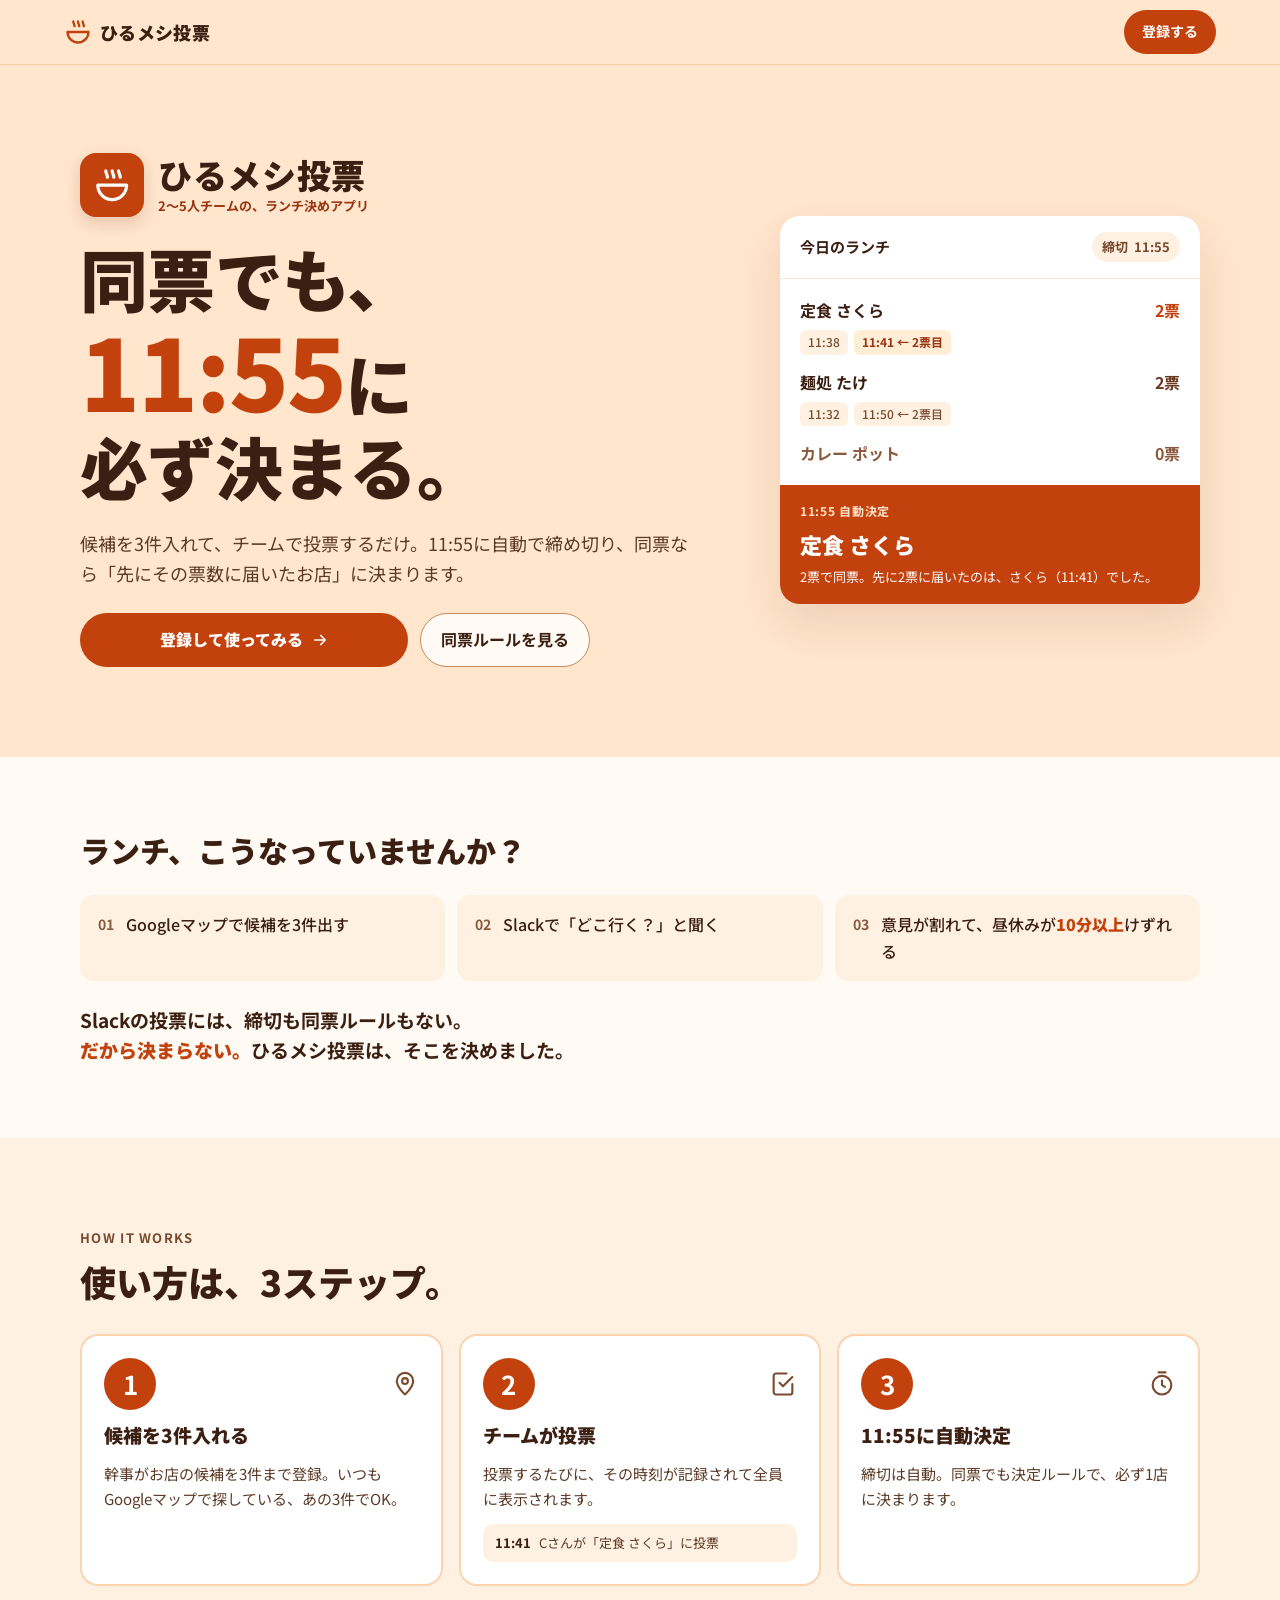
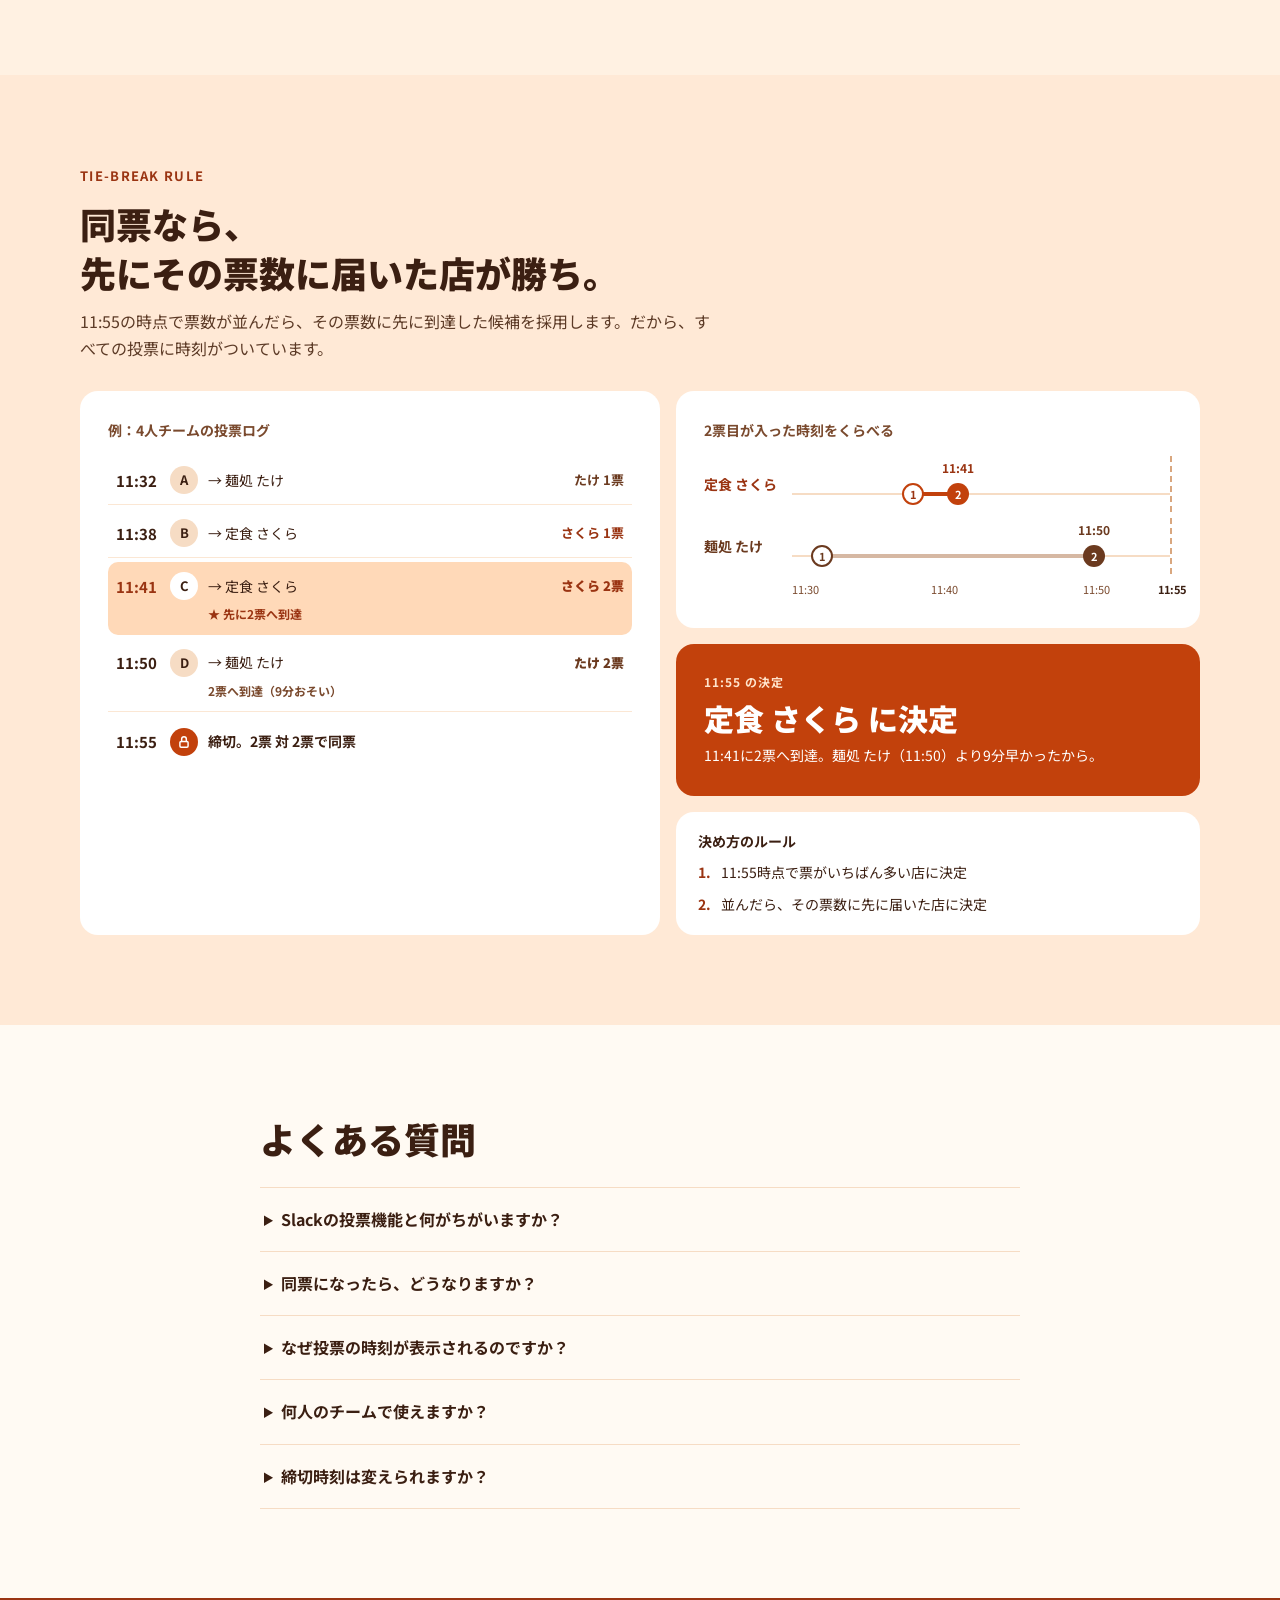
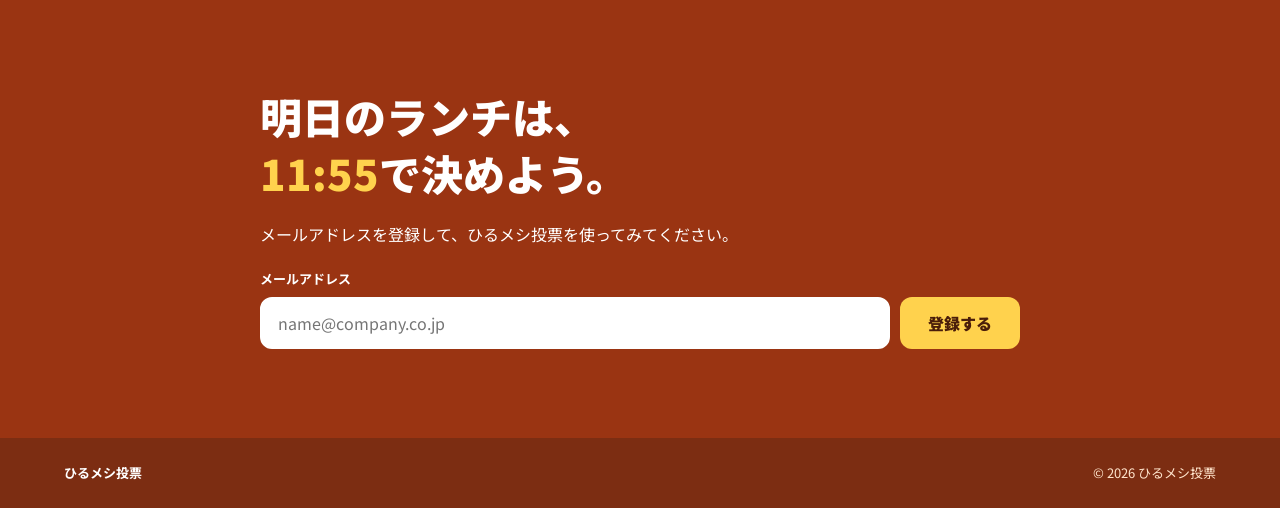
==== index.html @ fc40b964 "ひるメシ投票のランディングページを追加 Claude Designのデザインをもとに index.html を実装。 スマホ・PC両対応、同票ルールの図解、FAQ、登録フォーム（デモ）を含む。  Co" ====
<!doctype html>
<html lang="ja">
<head>
<meta charset="utf-8">
<meta name="viewport" content="width=device-width, initial-scale=1">
<title>ひるメシ投票｜同票でも、11:55に必ず決まる</title>
<meta name="description" content="2〜5人チームのランチ決めアプリ。11:55に自動で締め切り、同票なら先にその票数に届いたお店に決まります。">
<link rel="preconnect" href="https://fonts.googleapis.com">
<link rel="stylesheet" href="https://fonts.googleapis.com/css2?family=Noto+Sans+JP:wght@400;500;700;900&amp;display=swap">
<style>
:root{--accent:#C2410C}
body{margin:0;background:#FFFAF3}
html{scroll-behavior:smooth}
a{color:#9A3412}a:hover{color:#7C2D12}
a:focus-visible,button:focus-visible,summary:focus-visible,input:focus-visible{outline:3px solid #FFD24D;outline-offset:2px}
@media (prefers-reduced-motion:reduce){html{scroll-behavior:auto}}
</style>
</head>
<body>
<div style="container-type: inline-size; width: 100%; box-sizing: border-box; font-family: 'Noto Sans JP', 'Hiragino Kaku Gothic ProN', 'Hiragino Sans', Meiryo, sans-serif; color: #3B1F12; background: #FFFAF3; line-height: 1.7; font-size: 16px">

<!-- Header -->
<header style="display: flex; align-items: center; justify-content: space-between; gap: 12px; padding: 10px clamp(20px, 5cqi, 64px); background: #FFE6CC; border-bottom: 1px solid #F6CFA8">
<a href="#top" style="display: flex; align-items: center; gap: 8px; text-decoration: none; color: #3B1F12; min-height: 44px">
<svg width="28" height="28" viewBox="0 0 24 24" fill="none" stroke="#C2410C" stroke-width="2" stroke-linecap="round" stroke-linejoin="round" aria-hidden="true"><path d="M3 12h18a9 9 0 0 1-18 0z"></path><path d="M8 3c0 2 1 2 1 4M12 3c0 2 1 2 1 4M16 3c0 2 1 2 1 4"></path></svg>
<span style="font-weight: 900; font-size: 18px; letter-spacing: 0.02em">ひるメシ投票</span>
</a>
<a href="#signup" style="display: inline-flex; align-items: center; min-height: 44px; padding: 0 18px; border-radius: 999px; background: var(--accent); color: #FFFFFF; font-weight: 700; font-size: 14px; text-decoration: none">登録する</a>
</header>

<!-- Hero -->
<section id="top" style="background: #FFE6CC; color: #3B1F12; padding: clamp(32px, 7cqi, 88px) clamp(20px, 5cqi, 64px) clamp(40px, 7cqi, 96px)">
<div style="max-width: 1120px; margin: 0 auto; display: flex; flex-wrap: wrap; align-items: center; gap: clamp(32px, 5cqi, 64px)">
<div style="flex: 1 1 420px; min-width: 0; display: flex; flex-direction: column; gap: 20px">
<div style="display: flex; align-items: center; gap: 14px">
<span style="width: clamp(52px, 6cqi, 64px); height: clamp(52px, 6cqi, 64px); border-radius: 16px; background: var(--accent); display: inline-flex; align-items: center; justify-content: center; flex-shrink: 0; box-shadow: 0 6px 16px rgba(124, 45, 18, 0.18)">
<svg width="60%" height="60%" viewBox="0 0 24 24" fill="none" stroke="#FFFFFF" stroke-width="2" stroke-linecap="round" stroke-linejoin="round" aria-hidden="true"><path d="M3 12h18a9 9 0 0 1-18 0z"></path><path d="M8 3c0 2 1 2 1 4M12 3c0 2 1 2 1 4M16 3c0 2 1 2 1 4"></path></svg>
</span>
<div style="display: flex; flex-direction: column; gap: 2px; min-width: 0">
<span style="font-size: clamp(26px, 3.4cqi, 34px); font-weight: 900; line-height: 1.2; letter-spacing: 0.02em; color: #3B1F12">ひるメシ投票</span>
<span style="font-size: 13px; font-weight: 700; color: #9A3412; line-height: 1.4">2〜5人チームの、ランチ決めアプリ</span>
</div>
</div>
<h1 style="margin: 0; font-size: clamp(36px, 6.4cqi, 68px); line-height: 1.22; font-weight: 900; letter-spacing: -0.01em">同票でも、<br><span style="font-weight: 900; font-size: 1.45em; line-height: 1; color: var(--accent); letter-spacing: -0.02em; font-variant-numeric: tabular-nums">11:55</span>に<br>必ず決まる。</h1>
<p style="margin: 0; font-size: clamp(16px, 1.6cqi, 18px); color: #5C3A26; max-width: 34em">候補を3件入れて、チームで投票するだけ。11:55に自動で締め切り、同票なら「先にその票数に届いたお店」に決まります。</p>
<div style="display: flex; flex-wrap: wrap; gap: 12px; padding-top: 4px">
<a href="#signup" style="display: inline-flex; align-items: center; justify-content: center; gap: 8px; min-height: 52px; padding: 0 24px; border-radius: 999px; background: var(--accent); color: #FFFFFF; font-weight: 900; font-size: 16px; text-decoration: none; flex: 1 1 auto; max-width: 280px">登録して使ってみる
<svg width="18" height="18" viewBox="0 0 24 24" fill="none" stroke="currentColor" stroke-width="2.2" stroke-linecap="round" stroke-linejoin="round" aria-hidden="true"><path d="M5 12h14M13 6l6 6-6 6"></path></svg>
</a>
<a href="#rule" style="display: inline-flex; align-items: center; justify-content: center; min-height: 52px; padding: 0 20px; border-radius: 999px; border: 1.5px solid #C9895C; background: #FFFAF3; color: #3B1F12; font-weight: 700; font-size: 16px; text-decoration: none">同票ルールを見る</a>
</div>
</div>

<!-- Result card -->
<div style="flex: 1 1 320px; max-width: 420px; min-width: 0; margin: 0 auto; width: 100%">
<div style="border-radius: 20px; background: #FFFFFF; color: #3B1F12; box-shadow: 0 20px 48px rgba(124, 45, 18, 0.12); overflow: hidden">
<div style="display: flex; align-items: center; justify-content: space-between; padding: 16px 20px; border-bottom: 1px solid #FBE7D4">
<span style="font-weight: 700; font-size: 15px">今日のランチ</span>
<span style="display: inline-flex; align-items: center; gap: 6px; font-size: 13px; font-weight: 700; color: #7A4A2E; background: #FFF1E2; border-radius: 999px; padding: 4px 10px">締切 <span>11:55</span></span>
</div>
<div style="display: flex; flex-direction: column; gap: 14px; padding: 18px 20px">
<div style="display: flex; flex-direction: column; gap: 6px">
<div style="display: flex; justify-content: space-between; align-items: baseline"><span style="font-weight: 700">定食 さくら</span><span style="font-weight: 700; color: var(--accent)">2票</span></div>
<div style="display: flex; gap: 6px; flex-wrap: wrap">
<span style="font-size: 12px; font-weight: 500; color: #7A4A2E; background: #FFF1E2; border-radius: 6px; padding: 2px 8px">11:38</span>
<span style="font-size: 12px; font-weight: 700; color: #9A3412; background: #FFEDD5; border-radius: 6px; padding: 2px 8px">11:41 ← 2票目</span>
</div>
</div>
<div style="display: flex; flex-direction: column; gap: 6px">
<div style="display: flex; justify-content: space-between; align-items: baseline"><span style="font-weight: 700">麺処 たけ</span><span style="font-weight: 700; color: #6B3A1F">2票</span></div>
<div style="display: flex; gap: 6px; flex-wrap: wrap">
<span style="font-size: 12px; font-weight: 500; color: #7A4A2E; background: #FFF1E2; border-radius: 6px; padding: 2px 8px">11:32</span>
<span style="font-size: 12px; font-weight: 500; color: #7A4A2E; background: #FFF1E2; border-radius: 6px; padding: 2px 8px">11:50 ← 2票目</span>
</div>
</div>
<div style="display: flex; justify-content: space-between; align-items: baseline; color: #8A5A3E"><span style="font-weight: 700">カレー ポット</span><span style="font-weight: 700">0票</span></div>
</div>
<div style="background: var(--accent); color: #FFFFFF; padding: 16px 20px; display: flex; flex-direction: column; gap: 4px">
<span style="font-size: 12px; font-weight: 700; color: #FFE4CC; letter-spacing: 0.06em"><span>11:55</span> 自動決定</span>
<span style="font-size: 22px; font-weight: 900">定食 さくら</span>
<span style="font-size: 13px; color: #FFFFFF; line-height: 1.6">2票で同票。先に2票に届いたのは、さくら（11:41）でした。</span>
</div>
</div>
</div>
</div>
</section>

<!-- Problem -->
<section style="background: #FFFAF3; padding: clamp(40px, 6cqi, 72px) clamp(20px, 5cqi, 64px)">
<div style="max-width: 1120px; margin: 0 auto; display: flex; flex-direction: column; gap: 24px">
<h2 style="margin: 0; font-size: clamp(22px, 3cqi, 30px); font-weight: 900; line-height: 1.4">ランチ、こうなっていませんか？</h2>
<div style="display: flex; flex-wrap: wrap; gap: 12px">
<div style="flex: 1 1 220px; background: #FFF1E2; border-radius: 14px; padding: 16px 18px; display: flex; gap: 12px; align-items: flex-start">
<span style="font-weight: 700; color: #8A5A3E; font-size: 14px; padding-top: 2px">01</span>
<span style="font-weight: 500">Googleマップで候補を3件出す</span>
</div>
<div style="flex: 1 1 220px; background: #FFF1E2; border-radius: 14px; padding: 16px 18px; display: flex; gap: 12px; align-items: flex-start">
<span style="font-weight: 700; color: #8A5A3E; font-size: 14px; padding-top: 2px">02</span>
<span style="font-weight: 500">Slackで「どこ行く？」と聞く</span>
</div>
<div style="flex: 1 1 220px; background: #FFF1E2; border-radius: 14px; padding: 16px 18px; display: flex; gap: 12px; align-items: flex-start">
<span style="font-weight: 700; color: #8A5A3E; font-size: 14px; padding-top: 2px">03</span>
<span style="font-weight: 500">意見が割れて、昼休みが<strong style="font-weight: 900; color: var(--accent)">10分以上</strong>けずれる</span>
</div>
</div>
<p style="margin: 0; font-size: clamp(16px, 1.8cqi, 19px); font-weight: 700; line-height: 1.6">Slackの投票には、締切も同票ルールもない。<br><span style="color: var(--accent); font-weight: 900">だから決まらない。</span>ひるメシ投票は、そこを決めました。</p>
</div>
</section>

<!-- How it works -->
<section id="how" style="background: #FFF1E2; padding: clamp(48px, 7cqi, 96px) clamp(20px, 5cqi, 64px)">
<div style="max-width: 1120px; margin: 0 auto; display: flex; flex-direction: column; gap: 28px">
<div style="display: flex; flex-direction: column; gap: 8px">
<p style="margin: 0; font-size: 13px; font-weight: 700; color: #7A4A2E; letter-spacing: 0.1em">HOW IT WORKS</p>
<h2 style="margin: 0; font-size: clamp(24px, 3.4cqi, 36px); font-weight: 900; line-height: 1.35">使い方は、3ステップ。</h2>
</div>
<ol style="list-style: none; margin: 0; padding: 0; display: flex; flex-wrap: wrap; gap: 16px">
<li style="flex: 1 1 260px; border: 2px solid #FBD3AE; background: #FFFFFF; border-radius: 18px; padding: 22px; display: flex; flex-direction: column; gap: 12px">
<div style="display: flex; align-items: center; justify-content: space-between">
<span style="font-weight: 700; font-size: 26px; line-height: 1; width: 52px; height: 52px; border-radius: 50%; background: var(--accent); color: #FFFFFF; display: inline-flex; align-items: center; justify-content: center">1</span>
<svg width="28" height="28" viewBox="0 0 24 24" fill="none" stroke="#7A4A2E" stroke-width="1.8" stroke-linecap="round" stroke-linejoin="round" aria-hidden="true"><path d="M12 21s-7-6.2-7-11.5A7 7 0 0 1 19 9.5C19 14.8 12 21 12 21z"></path><circle cx="12" cy="9.5" r="2.5"></circle></svg>
</div>
<h3 style="margin: 0; font-size: 19px; font-weight: 900; line-height: 1.4">候補を3件入れる</h3>
<p style="margin: 0; color: #5C3A26; font-size: 15px">幹事がお店の候補を3件まで登録。いつもGoogleマップで探している、あの3件でOK。</p>
</li>
<li style="flex: 1 1 260px; border: 2px solid #FBD3AE; background: #FFFFFF; border-radius: 18px; padding: 22px; display: flex; flex-direction: column; gap: 12px">
<div style="display: flex; align-items: center; justify-content: space-between">
<span style="font-weight: 700; font-size: 26px; line-height: 1; width: 52px; height: 52px; border-radius: 50%; background: var(--accent); color: #FFFFFF; display: inline-flex; align-items: center; justify-content: center">2</span>
<svg width="28" height="28" viewBox="0 0 24 24" fill="none" stroke="#7A4A2E" stroke-width="1.8" stroke-linecap="round" stroke-linejoin="round" aria-hidden="true"><path d="M9 11l3 3 8-8"></path><path d="M20 12v7a2 2 0 0 1-2 2H6a2 2 0 0 1-2-2V5a2 2 0 0 1 2-2h9"></path></svg>
</div>
<h3 style="margin: 0; font-size: 19px; font-weight: 900; line-height: 1.4">チームが投票</h3>
<p style="margin: 0; color: #5C3A26; font-size: 15px">投票するたびに、その時刻が記録されて全員に表示されます。</p>
<div style="display: flex; align-items: center; gap: 8px; background: #FFF1E2; border-radius: 10px; padding: 8px 12px; font-size: 13px">
<span style="font-weight: 700">11:41</span>
<span style="color: #5C3A26">Cさんが「定食 さくら」に投票</span>
</div>
</li>
<li style="flex: 1 1 260px; border: 2px solid #FBD3AE; background: #FFFFFF; border-radius: 18px; padding: 22px; display: flex; flex-direction: column; gap: 12px">
<div style="display: flex; align-items: center; justify-content: space-between">
<span style="font-weight: 700; font-size: 26px; line-height: 1; width: 52px; height: 52px; border-radius: 50%; background: var(--accent); color: #FFFFFF; display: inline-flex; align-items: center; justify-content: center">3</span>
<svg width="28" height="28" viewBox="0 0 24 24" fill="none" stroke="#7A4A2E" stroke-width="1.8" stroke-linecap="round" stroke-linejoin="round" aria-hidden="true"><circle cx="12" cy="13" r="8"></circle><path d="M12 9v4l2.5 1.5M9 2h6"></path></svg>
</div>
<h3 style="margin: 0; font-size: 19px; font-weight: 900; line-height: 1.4"><span>11:55</span>に自動決定</h3>
<p style="margin: 0; color: #5C3A26; font-size: 15px">締切は自動。同票でも決定ルールで、必ず1店に決まります。</p>
</li>
</ol>
</div>
</section>

<!-- Tie rule -->
<section id="rule" style="background: #FFE9D6; padding: clamp(48px, 7cqi, 96px) clamp(20px, 5cqi, 64px)">
<div style="max-width: 1120px; margin: 0 auto; display: flex; flex-direction: column; gap: 28px">
<div style="display: flex; flex-direction: column; gap: 12px">
<p style="margin: 0; font-size: 13px; font-weight: 700; color: #7A4A2E; letter-spacing: 0.1em; color: #9A3412">TIE-BREAK RULE</p>
<h2 style="margin: 0; font-size: clamp(24px, 3.4cqi, 36px); font-weight: 900; line-height: 1.35">同票なら、<br>先にその票数に届いた店が勝ち。</h2>
<p style="margin: 0; color: #5C3A26; max-width: 40em">11:55の時点で票数が並んだら、その票数に先に到達した候補を採用します。だから、すべての投票に時刻がついています。</p>
</div>

<div style="display: flex; flex-wrap: wrap; gap: 16px; align-items: stretch">

<!-- Timeline -->
<div style="flex: 1 1 380px; min-width: 0; background: #FFFFFF; border-radius: 18px; padding: clamp(18px, 3cqi, 28px); display: flex; flex-direction: column; gap: 4px">
<p style="margin: 0 0 10px; font-size: 14px; font-weight: 700; color: #7A4A2E">例：4人チームの投票ログ</p>
<div style="display: flex; align-items: center; gap: 10px; padding: 10px 8px; border-bottom: 1px solid #FBE7D4">
<span style="font-weight: 700; font-size: 15px; width: 44px; flex-shrink: 0">11:32</span>
<span style="width: 28px; height: 28px; border-radius: 50%; background: #F6DCC4; display: inline-flex; align-items: center; justify-content: center; font-size: 13px; font-weight: 700; flex-shrink: 0">A</span>
<span style="flex: 1; min-width: 0; font-size: 14px">→ 麺処 たけ</span>
<span style="font-size: 13px; font-weight: 700; color: #6B3A1F; flex-shrink: 0">たけ 1票</span>
</div>
<div style="display: flex; align-items: center; gap: 10px; padding: 10px 8px; border-bottom: 1px solid #FBE7D4">
<span style="font-weight: 700; font-size: 15px; width: 44px; flex-shrink: 0">11:38</span>
<span style="width: 28px; height: 28px; border-radius: 50%; background: #F6DCC4; display: inline-flex; align-items: center; justify-content: center; font-size: 13px; font-weight: 700; flex-shrink: 0">B</span>
<span style="flex: 1; min-width: 0; font-size: 14px">→ 定食 さくら</span>
<span style="font-size: 13px; font-weight: 700; color: #9A3412; flex-shrink: 0">さくら 1票</span>
</div>
<div style="display: flex; flex-wrap: wrap; align-items: center; gap: 4px 10px; padding: 10px 8px; background: #FFD9B8; border-radius: 10px">
<span style="font-weight: 700; font-size: 15px; width: 44px; flex-shrink: 0; color: #9A3412">11:41</span>
<span style="width: 28px; height: 28px; border-radius: 50%; background: #FFFFFF; display: inline-flex; align-items: center; justify-content: center; font-size: 13px; font-weight: 700; flex-shrink: 0">C</span>
<span style="flex: 1; min-width: 0; font-size: 14px">→ 定食 さくら</span>
<span style="font-size: 13px; font-weight: 900; color: #9A3412; flex-shrink: 0">さくら 2票</span>
<span style="width: 100%; padding-left: 92px; box-sizing: border-box; font-size: 12px; font-weight: 700; color: #9A3412">★ 先に2票へ到達</span>
</div>
<div style="display: flex; flex-wrap: wrap; align-items: center; gap: 4px 10px; padding: 10px 8px; border-bottom: 1px solid #FBE7D4">
<span style="font-weight: 700; font-size: 15px; width: 44px; flex-shrink: 0">11:50</span>
<span style="width: 28px; height: 28px; border-radius: 50%; background: #F6DCC4; display: inline-flex; align-items: center; justify-content: center; font-size: 13px; font-weight: 700; flex-shrink: 0">D</span>
<span style="flex: 1; min-width: 0; font-size: 14px">→ 麺処 たけ</span>
<span style="font-size: 13px; font-weight: 900; color: #6B3A1F; flex-shrink: 0">たけ 2票</span>
<span style="width: 100%; padding-left: 92px; box-sizing: border-box; font-size: 12px; font-weight: 700; color: #7A4A2E">2票へ到達（9分おそい）</span>
</div>
<div style="display: flex; align-items: center; gap: 10px; padding: 12px 8px 4px">
<span style="font-weight: 700; font-size: 15px; width: 44px; flex-shrink: 0">11:55</span>
<span style="width: 28px; height: 28px; border-radius: 50%; background: var(--accent); display: inline-flex; align-items: center; justify-content: center; flex-shrink: 0">
<svg width="14" height="14" viewBox="0 0 24 24" fill="none" stroke="#FFFFFF" stroke-width="2.5" stroke-linecap="round" stroke-linejoin="round" aria-hidden="true"><rect x="5" y="11" width="14" height="10" rx="2"></rect><path d="M8 11V7a4 4 0 0 1 8 0v4"></path></svg>
</span>
<span style="flex: 1; min-width: 0; font-size: 14px; font-weight: 700">締切。2票 対 2票で同票</span>
</div>
</div>

<!-- Race + verdict -->
<div style="flex: 1 1 380px; min-width: 0; display: flex; flex-direction: column; gap: 16px">
<div style="background: #FFFFFF; border-radius: 18px; padding: clamp(18px, 3cqi, 28px); display: flex; flex-direction: column; gap: 6px">
<p style="margin: 0 0 8px; font-size: 14px; font-weight: 700; color: #7A4A2E">2票目が入った時刻をくらべる</p>

<div style="display: flex; align-items: center; gap: 12px">
<span style="width: 76px; flex-shrink: 0; font-size: 14px; font-weight: 700; color: #9A3412">定食 さくら</span>
<div style="position: relative; flex: 1; height: 56px; border-right: 2px dashed #D9A77F">
<div style="position: absolute; left: 0; right: 0; top: 37px; height: 2px; background: #F6DCC4"></div>
<div style="position: absolute; left: 32%; width: 12%; top: 36px; height: 4px; background: var(--accent)"></div>
<span style="position: absolute; left: calc(32% - 11px); top: 27px; width: 22px; height: 22px; box-sizing: border-box; border-radius: 50%; border: 2px solid var(--accent); background: #FFFFFF; display: flex; align-items: center; justify-content: center; font-size: 11px; font-weight: 700; color: #9A3412">1</span>
<span style="position: absolute; left: calc(44% - 11px); top: 27px; width: 22px; height: 22px; border-radius: 50%; background: var(--accent); display: flex; align-items: center; justify-content: center; font-size: 11px; font-weight: 700; color: #FFFFFF">2</span>
<span style="position: absolute; left: 44%; top: 2px; transform: translateX(-50%); font-size: 12px; font-weight: 700; color: #9A3412; white-space: nowrap">11:41</span>
</div>
</div>

<div style="display: flex; align-items: center; gap: 12px">
<span style="width: 76px; flex-shrink: 0; font-size: 14px; font-weight: 700; color: #6B3A1F">麺処 たけ</span>
<div style="position: relative; flex: 1; height: 56px; border-right: 2px dashed #D9A77F">
<div style="position: absolute; left: 0; right: 0; top: 37px; height: 2px; background: #F6DCC4"></div>
<div style="position: absolute; left: 8%; width: 72%; top: 36px; height: 4px; background: #D6B8A3"></div>
<span style="position: absolute; left: calc(8% - 11px); top: 27px; width: 22px; height: 22px; box-sizing: border-box; border-radius: 50%; border: 2px solid #6B3A1F; background: #FFFFFF; display: flex; align-items: center; justify-content: center; font-size: 11px; font-weight: 700; color: #6B3A1F">1</span>
<span style="position: absolute; left: calc(80% - 11px); top: 27px; width: 22px; height: 22px; border-radius: 50%; background: #6B3A1F; display: flex; align-items: center; justify-content: center; font-size: 11px; font-weight: 700; color: #FFFFFF">2</span>
<span style="position: absolute; left: 80%; top: 2px; transform: translateX(-50%); font-size: 12px; font-weight: 700; color: #6B3A1F; white-space: nowrap">11:50</span>
</div>
</div>

<div style="display: flex; gap: 12px">
<span style="width: 76px; flex-shrink: 0"></span>
<div style="position: relative; flex: 1; height: 20px; font-size: 11px; color: #7A4A2E">
<span style="position: absolute; left: 0">11:30</span>
<span style="position: absolute; left: 40%; transform: translateX(-50%)">11:40</span>
<span style="position: absolute; left: 80%; transform: translateX(-50%)">11:50</span>
<span style="position: absolute; right: 0; transform: translateX(50%); font-weight: 700; color: #3B1F12">11:55</span>
</div>
</div>
</div>

<div style="background: var(--accent); color: #FFFFFF; border-radius: 18px; padding: clamp(20px, 3cqi, 28px); display: flex; flex-direction: column; gap: 6px">
<span style="font-size: 12px; font-weight: 700; letter-spacing: 0.08em; color: #FFE4CC"><span>11:55</span> の決定</span>
<span style="font-size: clamp(24px, 3cqi, 30px); font-weight: 900; line-height: 1.3">定食 さくら に決定</span>
<span style="font-size: 14px; color: #FFFFFF">11:41に2票へ到達。麺処 たけ（11:50）より9分早かったから。</span>
</div>

<div style="background: #FFFFFF; border-radius: 18px; padding: 18px 22px; display: flex; flex-direction: column; gap: 8px; font-size: 14px">
<span style="font-weight: 700">決め方のルール</span>
<span style="display: flex; gap: 10px"><span style="font-weight: 700; color: #9A3412">1.</span>11:55時点で票がいちばん多い店に決定</span>
<span style="display: flex; gap: 10px"><span style="font-weight: 700; color: #9A3412">2.</span>並んだら、その票数に先に届いた店に決定</span>
</div>
</div>

</div>
</div>
</section>

<!-- FAQ -->
<section id="faq" style="padding: clamp(48px, 7cqi, 96px) clamp(20px, 5cqi, 64px)">
<div style="max-width: 760px; margin: 0 auto; display: flex; flex-direction: column; gap: 24px">
<h2 style="margin: 0; font-size: clamp(24px, 3.4cqi, 36px); font-weight: 900; line-height: 1.35">よくある質問</h2>
<div style="display: flex; flex-direction: column; border-top: 1px solid #F6DCC4">
<details style="border-bottom: 1px solid #F6DCC4; padding: 4px 0">
<summary style="cursor: pointer; padding: 14px 4px; font-weight: 700; min-height: 44px; box-sizing: border-box">Slackの投票機能と何がちがいますか？</summary>
<p style="margin: 0; padding: 0 4px 16px; color: #5C3A26; font-size: 15px">締切（11:55）と、同票のときの決め方があることです。どんな票の割れ方でも、時間になれば必ず1店に決まります。</p>
</details>
<details style="border-bottom: 1px solid #F6DCC4; padding: 4px 0">
<summary style="cursor: pointer; padding: 14px 4px; font-weight: 700; min-height: 44px; box-sizing: border-box">同票になったら、どうなりますか？</summary>
<p style="margin: 0; padding: 0 4px 16px; color: #5C3A26; font-size: 15px">並んだ票数に「先に到達した」お店を採用します。たとえば2票ずつで並んだら、2票目が早く入った方に決まります。</p>
</details>
<details style="border-bottom: 1px solid #F6DCC4; padding: 4px 0">
<summary style="cursor: pointer; padding: 14px 4px; font-weight: 700; min-height: 44px; box-sizing: border-box">なぜ投票の時刻が表示されるのですか？</summary>
<p style="margin: 0; padding: 0 4px 16px; color: #5C3A26; font-size: 15px">同票のとき、どちらが先に届いたかを全員が確認できるようにするためです。結果の理由が見えるので、もめずに決まります。</p>
</details>
<details style="border-bottom: 1px solid #F6DCC4; padding: 4px 0">
<summary style="cursor: pointer; padding: 14px 4px; font-weight: 700; min-height: 44px; box-sizing: border-box">何人のチームで使えますか？</summary>
<p style="margin: 0; padding: 0 4px 16px; color: #5C3A26; font-size: 15px">2〜5人のチームを想定しています。幹事は持ち回りでも大丈夫です。</p>
</details>
<details style="border-bottom: 1px solid #F6DCC4; padding: 4px 0">
<summary style="cursor: pointer; padding: 14px 4px; font-weight: 700; min-height: 44px; box-sizing: border-box">締切時刻は変えられますか？</summary>
<p style="margin: 0; padding: 0 4px 16px; color: #5C3A26; font-size: 15px">はい、チームごとに変えられます。初期設定は11:55なので、そのままでも使えます。ランチの時間がずれるチームは、幹事が締切時刻を変更してください。</p>
</details>
</div>
</div>
</section>

<!-- Signup -->
<section id="signup" style="background: #9A3412; color: #FFFFFF; padding: clamp(48px, 7cqi, 96px) clamp(20px, 5cqi, 64px)">
<div style="max-width: 760px; margin: 0 auto; display: flex; flex-direction: column; gap: 20px">
<h2 style="margin: 0; font-size: clamp(26px, 4cqi, 42px); font-weight: 900; line-height: 1.35">明日のランチは、<br><span style="color: #FFD24D">11:55</span>で決めよう。</h2>
<p style="margin: 0; color: #FFFFFF">メールアドレスを登録して、ひるメシ投票を使ってみてください。</p>
<form id="signup-form" style="display: flex; flex-wrap: wrap; gap: 10px; align-items: flex-end">
<div style="flex: 1 1 260px; display: flex; flex-direction: column; gap: 6px">
<label for="signup-email" style="font-size: 13px; font-weight: 700; color: #FFFFFF">メールアドレス</label>
<input id="signup-email" type="email" placeholder="name@company.co.jp" style="min-height: 52px; box-sizing: border-box; border-radius: 12px; border: 2px solid #FFFFFF; background: #FFFFFF; color: #3B1F12; padding: 0 16px; font-size: 16px; font-family: inherit; width: 100%">
</div>
<button type="submit" style="flex: 0 0 auto; min-height: 52px; padding: 0 28px; border-radius: 12px; border: none; background: #FFD24D; color: #4A1D0A; font-weight: 900; font-size: 16px; font-family: inherit; cursor: pointer">登録する</button>
</form>
</div>
</section>

<footer style="background: #7C2D12; padding: 24px clamp(20px, 5cqi, 64px); display: flex; flex-wrap: wrap; justify-content: space-between; gap: 8px; font-size: 13px; color: #FFE4CC">
<span style="font-weight: 700; color: #FFFFFF">ひるメシ投票</span>
<span>© 2026 ひるメシ投票</span>
</footer>

</div>
<script>
// 登録フォーム: 今回は「やらないこと」にある通り実際の登録はせず、お礼メッセージだけ表示する
document.getElementById('signup-form').addEventListener('submit', function (e) {
  e.preventDefault();
  var email = document.getElementById('signup-email');
  if (!email.checkValidity() || !email.value) { email.reportValidity(); return; }
  var msg = document.createElement('p');
  msg.setAttribute('role', 'status');
  msg.style.cssText = 'margin:0;font-weight:700;color:#FFD24D';
  msg.textContent = 'ありがとうございます！リリースのご案内をお送りします。（これはデモです。実際には送信されません）';
  this.replaceWith(msg);
});
</script>
</body>
</html>
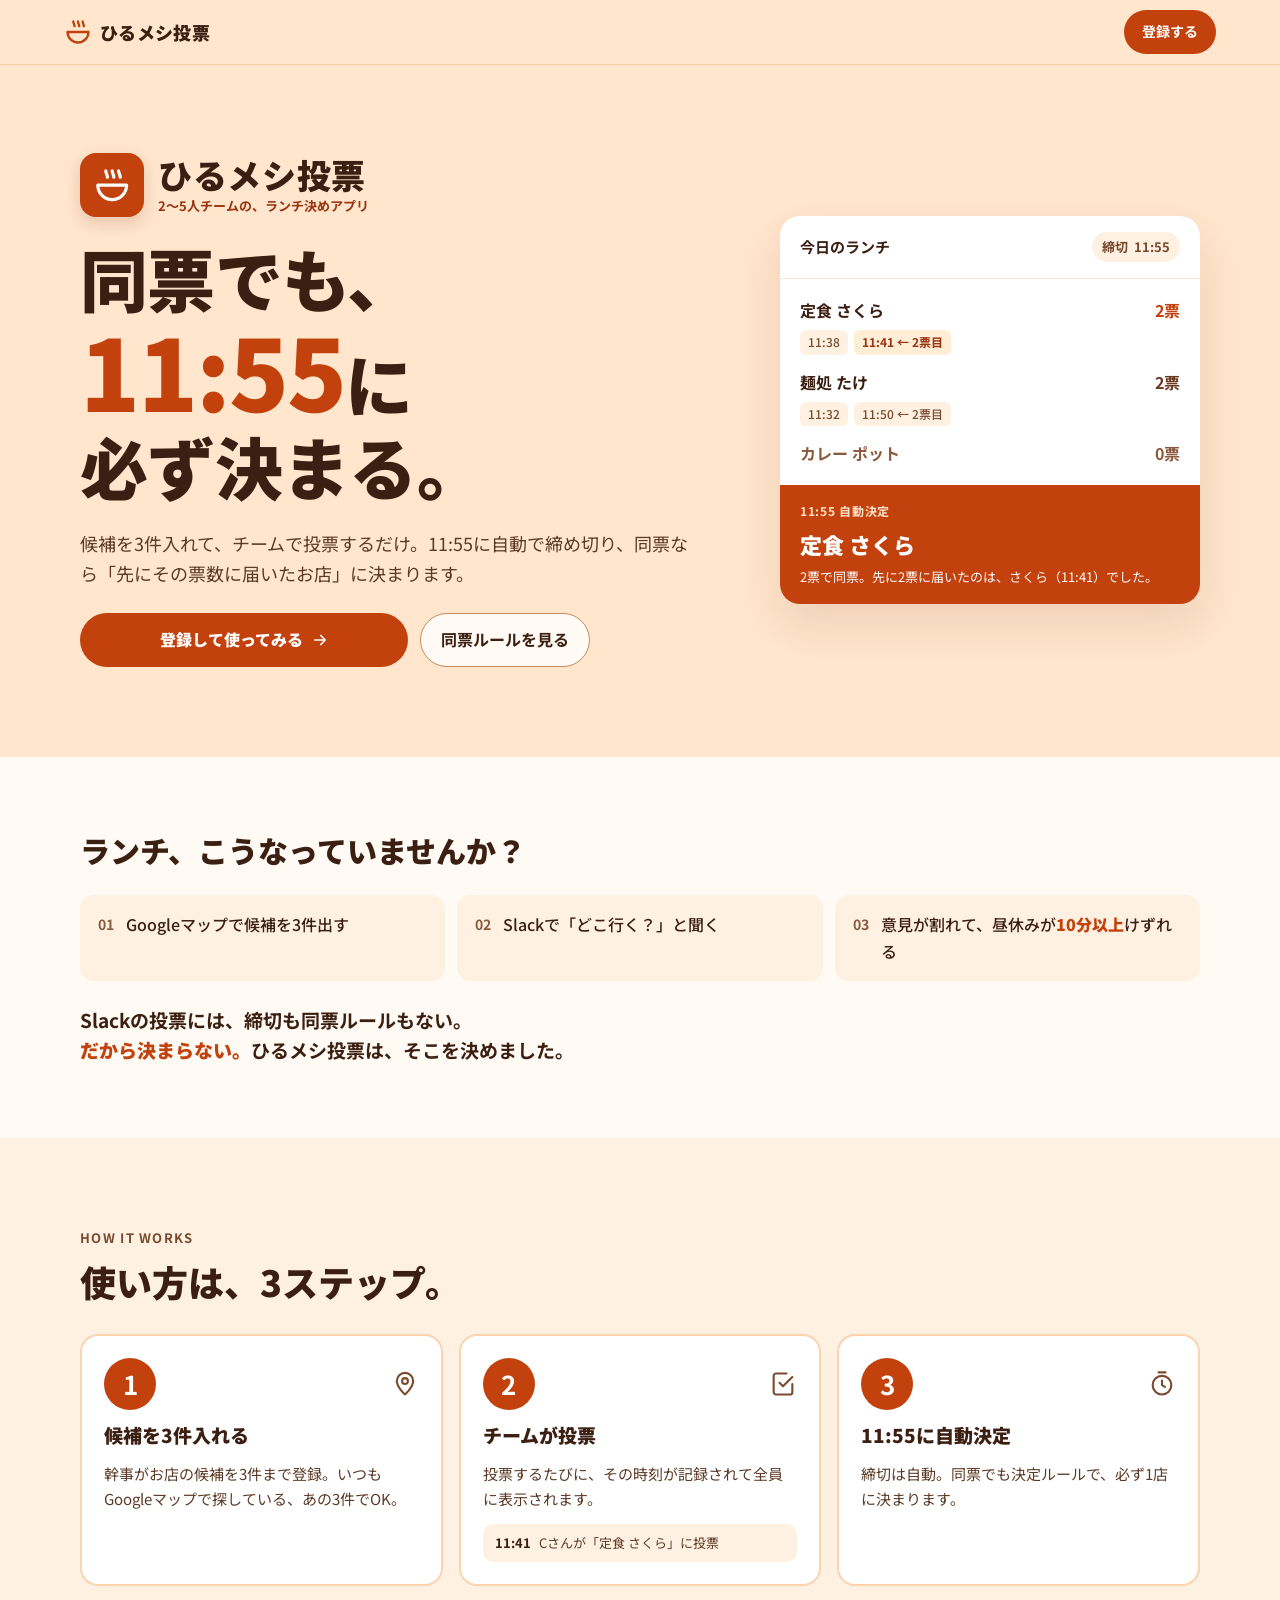
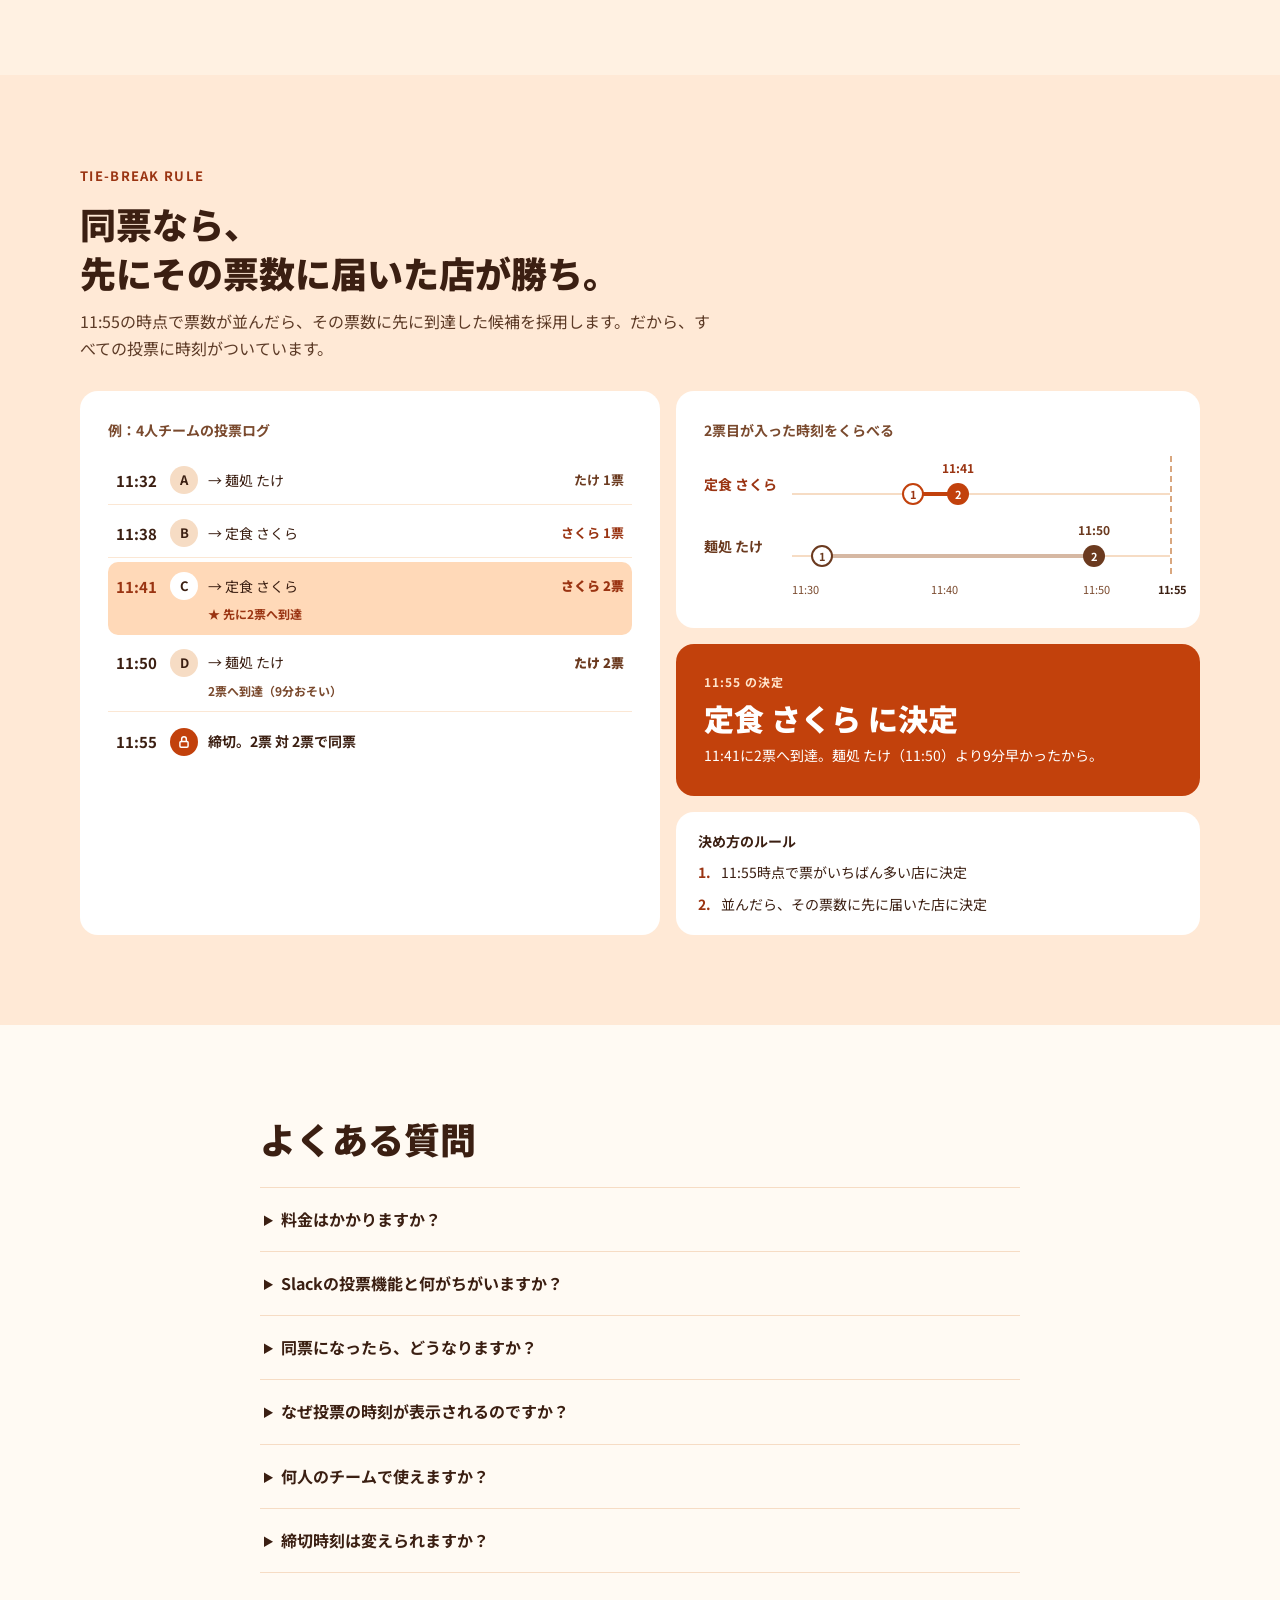
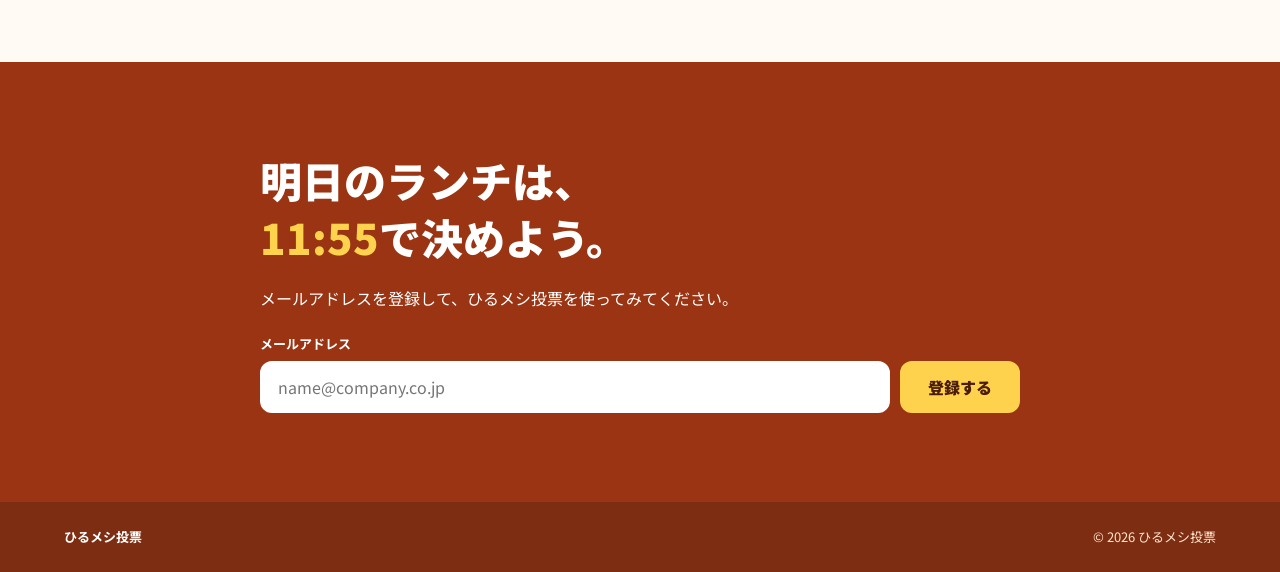
==== commit e69343e4: "よくある質問の先頭に「料金はかかりますか？」を追加 導入を決める前に一番気になる点なので、FAQの一番上に置いた。 回答は「基本機能は無料です。」  Refs #1  Co-Authored-By: " ====
--- a/index.html
+++ b/index.html
@@ -257,6 +257,10 @@
 <h2 style="margin: 0; font-size: clamp(24px, 3.4cqi, 36px); font-weight: 900; line-height: 1.35">よくある質問</h2>
 <div style="display: flex; flex-direction: column; border-top: 1px solid #F6DCC4">
 <details style="border-bottom: 1px solid #F6DCC4; padding: 4px 0">
+<summary style="cursor: pointer; padding: 14px 4px; font-weight: 700; min-height: 44px; box-sizing: border-box">料金はかかりますか？</summary>
+<p style="margin: 0; padding: 0 4px 16px; color: #5C3A26; font-size: 15px">基本機能は無料です。</p>
+</details>
+<details style="border-bottom: 1px solid #F6DCC4; padding: 4px 0">
 <summary style="cursor: pointer; padding: 14px 4px; font-weight: 700; min-height: 44px; box-sizing: border-box">Slackの投票機能と何がちがいますか？</summary>
 <p style="margin: 0; padding: 0 4px 16px; color: #5C3A26; font-size: 15px">締切（11:55）と、同票のときの決め方があることです。どんな票の割れ方でも、時間になれば必ず1店に決まります。</p>
 </details>
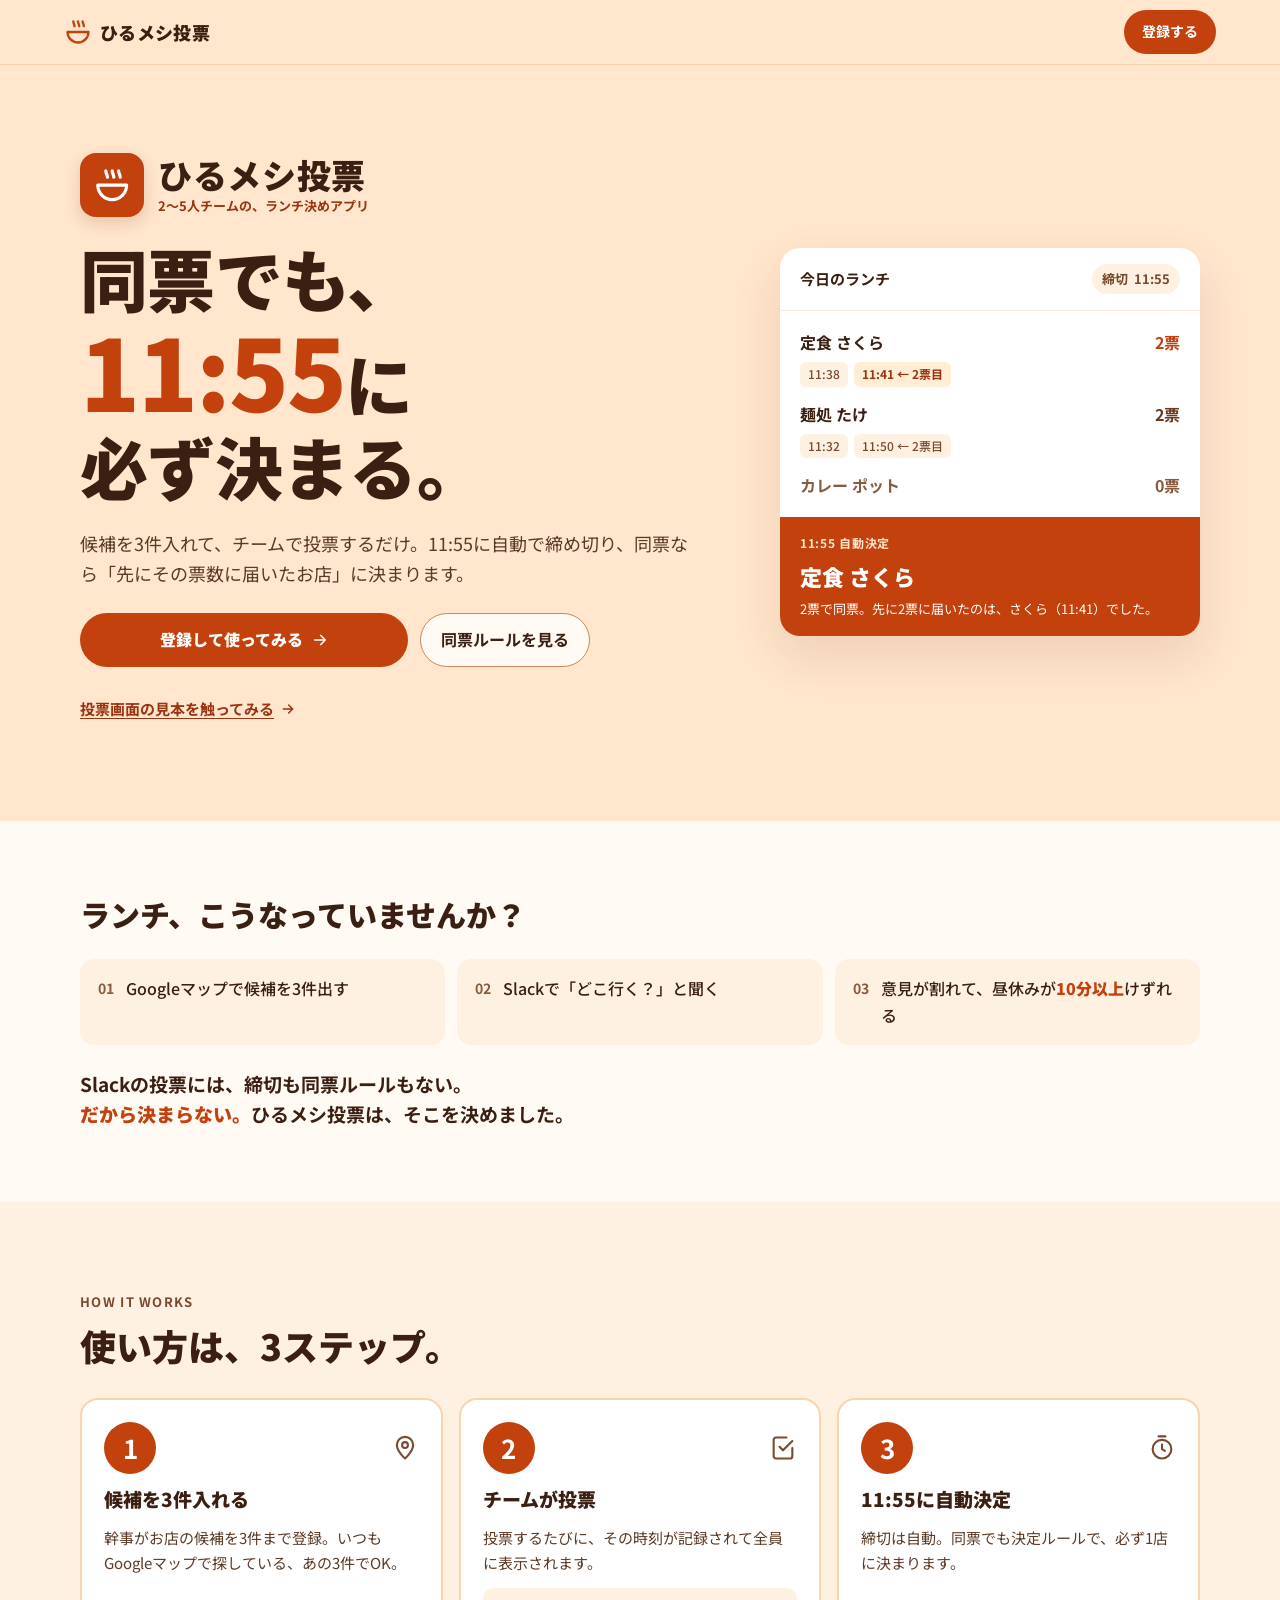
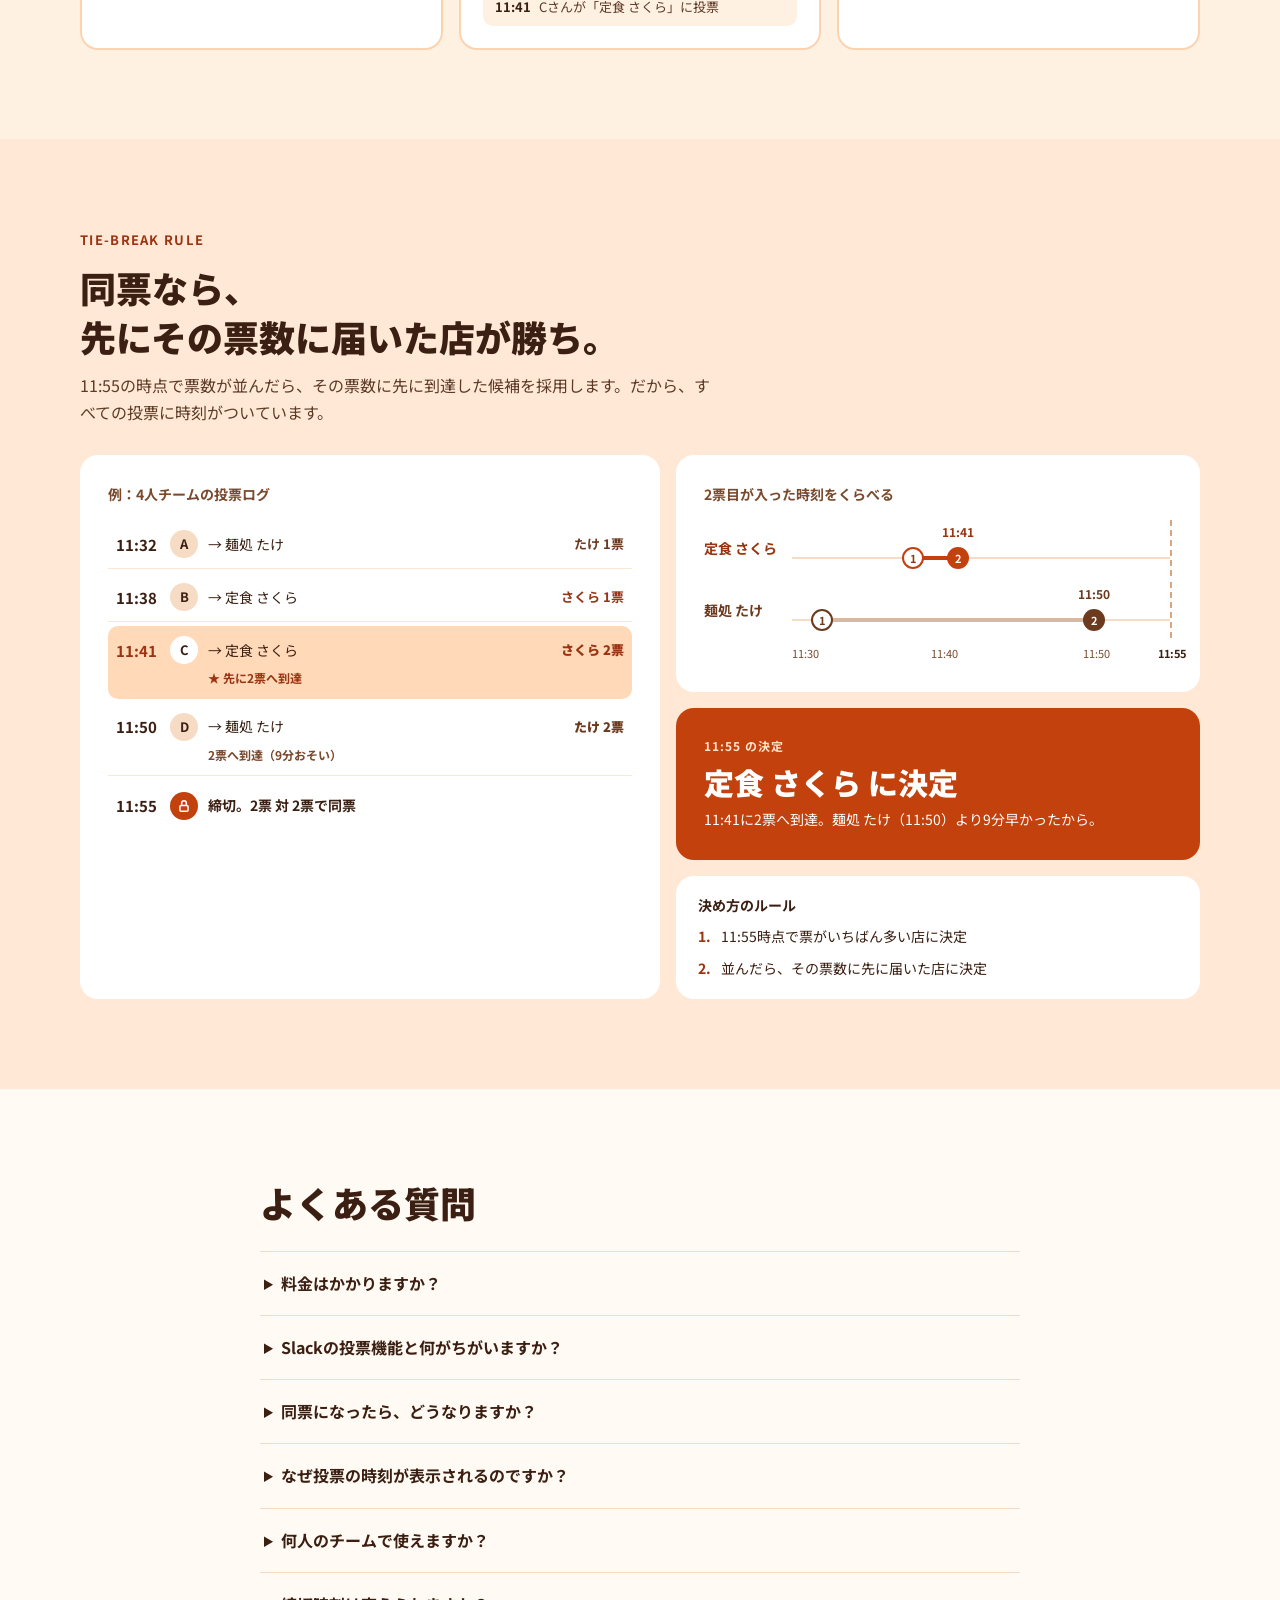
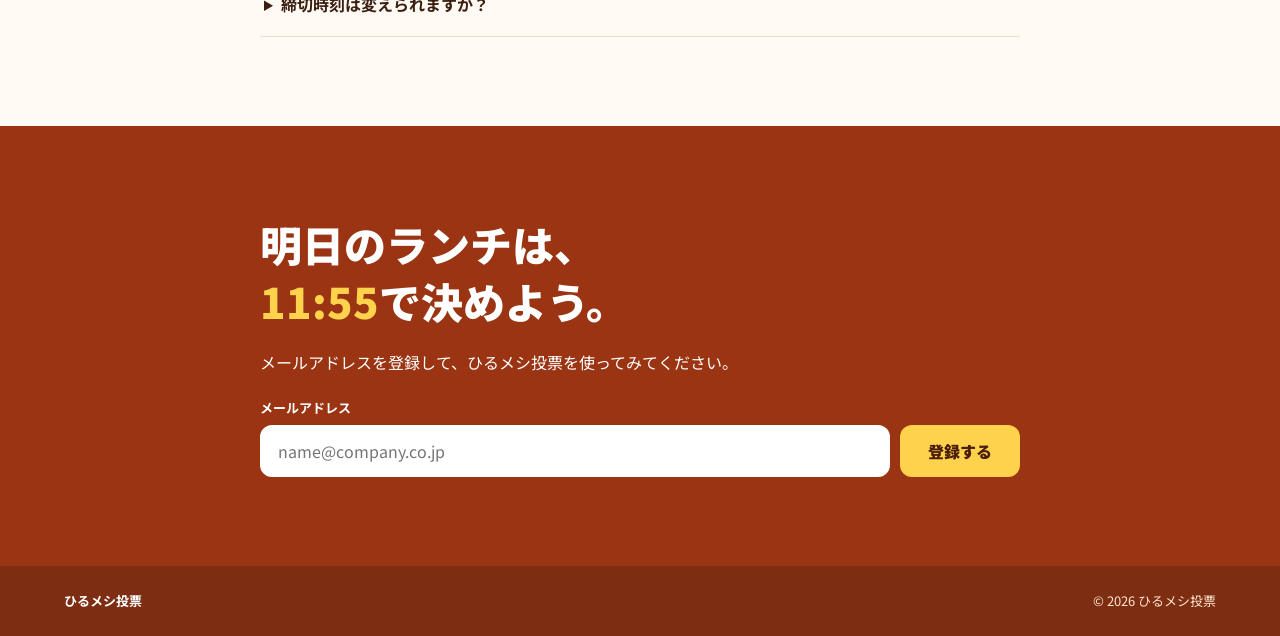
==== commit b0e90314: "今日の投票画面のプロトタイプを追加 Claude Designのデザイン（B案）をもとに vote.html を実装。 - 候補への投票・変更、投票ログ、締切後のランキング - 同票は先にその票数に届" ====
--- a/index.html
+++ b/index.html
@@ -49,6 +49,9 @@
 </a>
 <a href="#rule" style="display: inline-flex; align-items: center; justify-content: center; min-height: 52px; padding: 0 20px; border-radius: 999px; border: 1.5px solid #C9895C; background: #FFFAF3; color: #3B1F12; font-weight: 700; font-size: 16px; text-decoration: none">同票ルールを見る</a>
 </div>
+<a href="vote.html" style="align-self: flex-start; display: inline-flex; align-items: center; gap: 6px; min-height: 44px; font-size: 15px; font-weight: 700; color: #9A3412; text-underline-offset: 3px">投票画面の見本を触ってみる
+<svg width="16" height="16" viewBox="0 0 24 24" fill="none" stroke="currentColor" stroke-width="2.2" stroke-linecap="round" stroke-linejoin="round" aria-hidden="true"><path d="M5 12h14M13 6l6 6-6 6"></path></svg>
+</a>
 </div>
 
 <!-- Result card -->
@@ -258,7 +261,7 @@
 <div style="display: flex; flex-direction: column; border-top: 1px solid #F6DCC4">
 <details style="border-bottom: 1px solid #F6DCC4; padding: 4px 0">
 <summary style="cursor: pointer; padding: 14px 4px; font-weight: 700; min-height: 44px; box-sizing: border-box">料金はかかりますか？</summary>
-<p style="margin: 0; padding: 0 4px 16px; color: #5C3A26; font-size: 15px">基本機能は無料です。</p>
+<p style="margin: 0; padding: 0 4px 16px; color: #5C3A26; font-size: 15px">すべての機能を無料で使えます。</p>
 </details>
 <details style="border-bottom: 1px solid #F6DCC4; padding: 4px 0">
 <summary style="cursor: pointer; padding: 14px 4px; font-weight: 700; min-height: 44px; box-sizing: border-box">Slackの投票機能と何がちがいますか？</summary>
